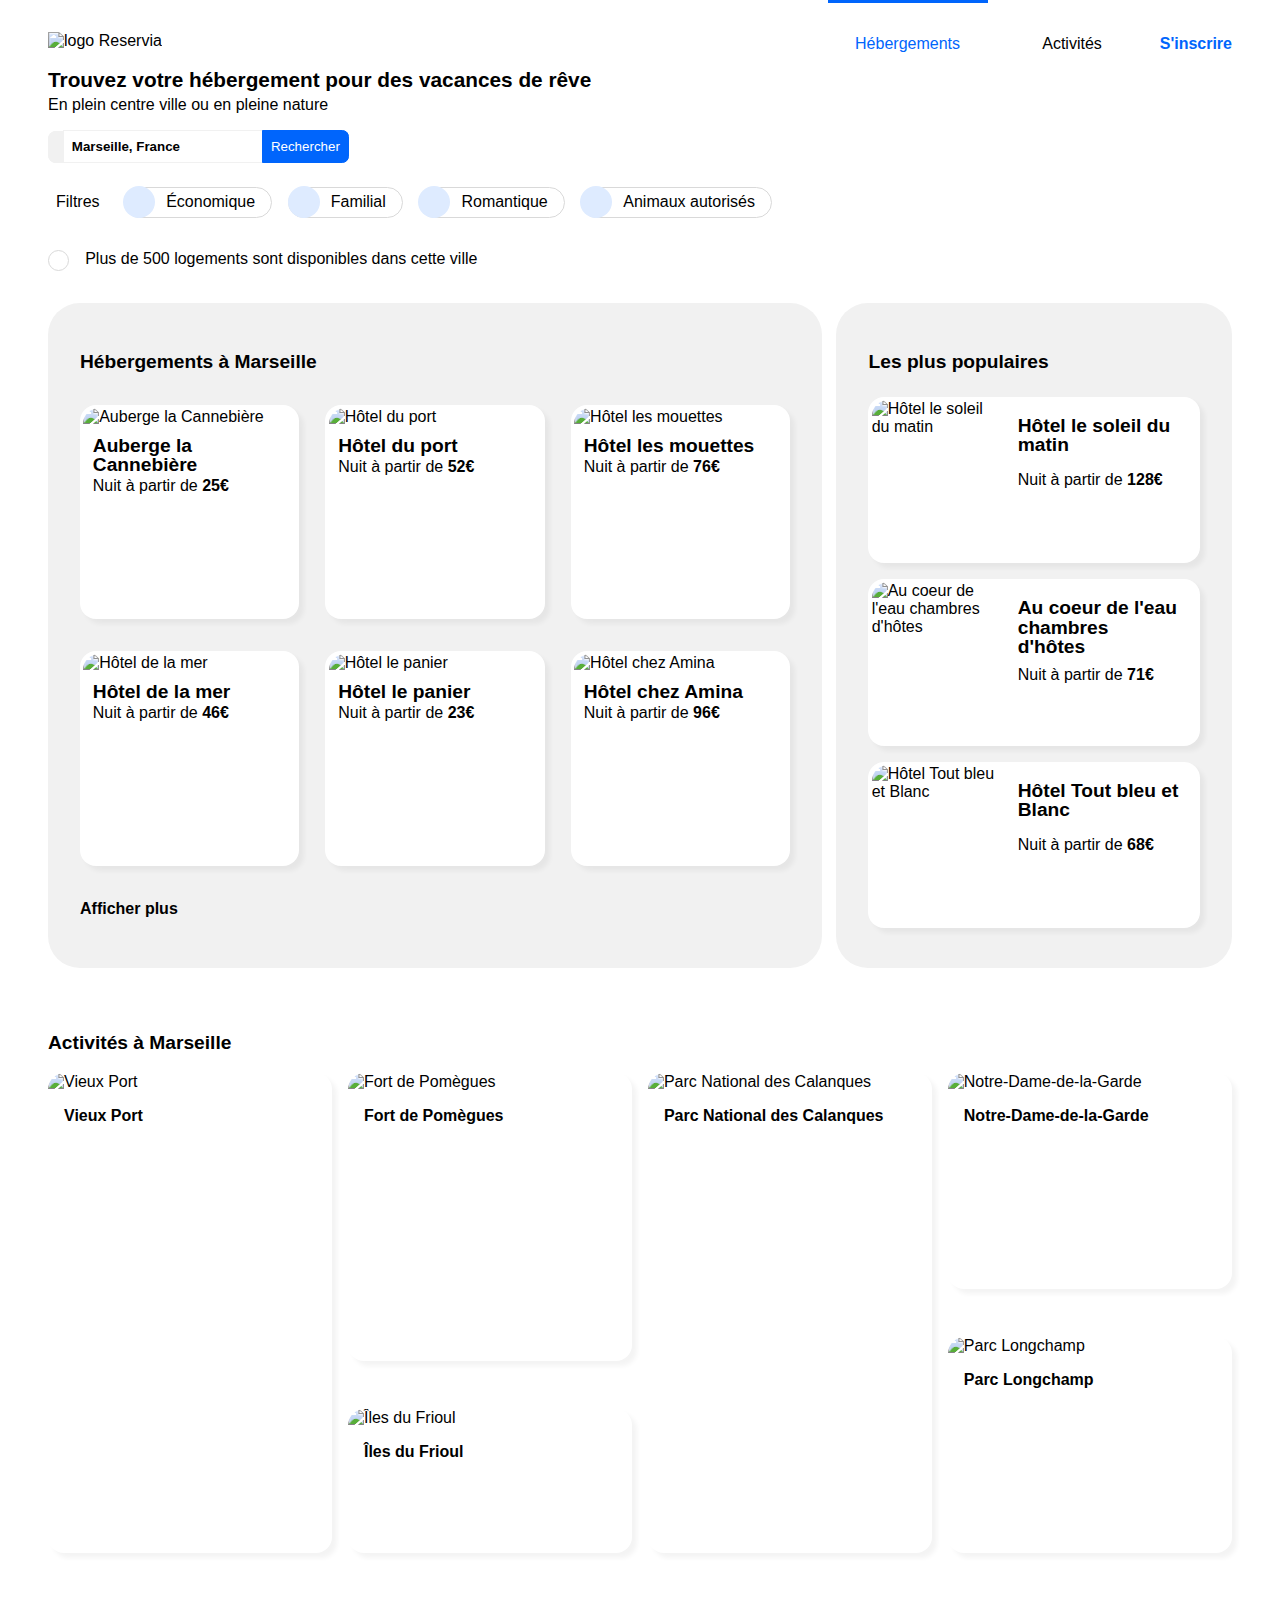
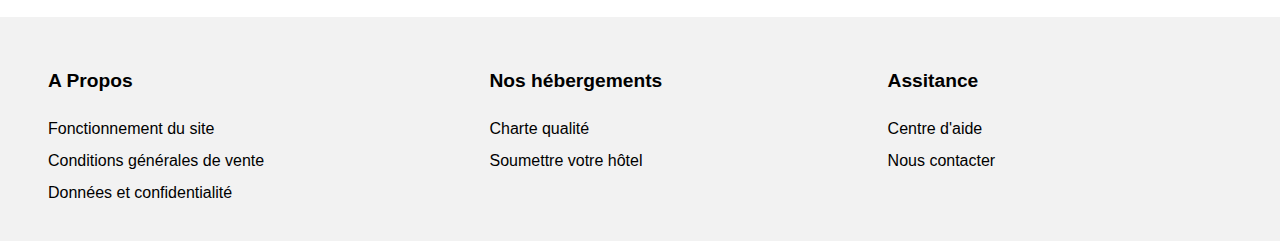
==== index.html @ ab017a7c "resiervia.html renommé en index.html" ====
<!DOCTYPE html>
<html lang="fr">
    <head>
        <meta charset="UTF-8" />
        <link rel="stylesheet" href="style.css" />
        <!--lien vers bdd font awesome (icônes)-->
        <link rel="stylesheet" href="https://use.fontawesome.com/releases/v5.15.3/css/all.css" integrity="sha384-SZXxX4whJ79/gErwcOYf+zWLeJdY/qpuqC4cAa9rOGUstPomtqpuNWT9wdPEn2fk" crossorigin="anonymous">
        <title>Reservia</title>
    </head>
    <body>
    <!--header-->
        <header>

        <!--haut de page, logo + menu-->
            <div id="haut_de_page">
            <!--logo-->
                <div class="logo2"><a href="Reservia.html"><img src="images/logo/Reservia@3x.png" alt="logo Reservia" class="logo"></a></div>
            <!--menu s'inscrire-->
                <div class="menu_inscription lien_bleu"><a href="#"><strong>S'inscrire</strong></a></div>
            </div>
            <!--menu-->
            <nav>
                <ul>
                    <li class="menu menu_actif lien_bleu"><a href="#">Hébergements</a></li>
                    <li class="menu menu_inactif"><a href="#">Activités</a></li>
                </ul>
            </nav>

            <!--slogan du site-->
            <div class="entête">
                <h1>Trouvez votre hébergement pour des vacances de rêve</h1>
                <p>En plein centre ville ou en pleine nature</p> 
            </div>


            <!--barre de recherche-->
            <form method="post" action="#">
                <label class="logo_localisation"><i class="fas fa-map-marker-alt"></i></label>
                <input class="localisation" type="search" name="ville" placeholder="Marseille, France" />
                <input class="rechercher" type="submit" value="Rechercher" />
            </form>

            <!--filtres-->
            <div class="filtres">
                <div class="filtre2">Filtres</div>
                <div class="filtre3">
                    <div class="filtre">
                        <div class="blue_background"><i class="fas fa-fw fa-money-bill-wave blue logo_filtre"></i></div>
                        Économique
                    </div>
                    <div class="filtre">
                        <div class="blue_background"><i class="fas fa-fw fa-child blue logo_filtre"></i></div>
                        Familial
                    </div>
                    <div class="filtre">
                        <div class="blue_background"><i class="fas fa-fw fa-heart blue logo_filtre"></i></div>
                        Romantique
                    </div>
                    <div class="filtre">
                        <div class="blue_background"><i class="fas fa-fw fa-dog blue logo_filtre"></i></div>
                        Animaux autorisés
                    </div>
                </div>
            </div>

            <!--infos-->
            <div class="info">
                <div class="circle"><i class="fas fa-info blue"></i></div>
                <div class="info_text">Plus de 500 logements sont disponibles dans cette ville</div>
            </div>
                
        </header>

        <main>  
                  
<!--body Les plus populaires-->

        <div class="equalizer">
            <aside class="body les_plus_populaires">

                <h2 class="logo_les_plus_populaires">Les plus populaires <i class="fas fa-chart-line"></i></h2>
                
                <div class="body2">
                <!--sous-body Hôtel le soleil du matin-->
                    <a class="sous_body2" href="#">
                        <img src="images/hebergements/4_small/emile-guillemot-Bj_rcSC5XfE-unsplash.jpg" alt="Hôtel le soleil du matin" class="img2">
                        <div class="text2">
                            <h4>Hôtel le soleil du matin</h4>
                            <div>Nuit à partir de <strong>128€</strong></div>
                            <br />
                            <div class="bottom"><i class="fas fa-star blue"></i><i class="fas fa-star blue"></i><i class="fas fa-star blue"></i><i class="fas fa-star blue"></i><i class="fas fa-star blue"></i></div>
                        </div>
                    </a>
                <!--sous-body Au coeur de l'eau chambres d'hôtes-->
                    <a class="sous_body2" href="#">
                        <img src="images/hebergements/3_medium/aw-creative-VGs8z60yT2c-unsplash.jpg" alt="Au coeur de l'eau chambres d'hôtes" class="img2">
                        <div class="text2">
                            <h4>Au coeur de l'eau chambres d'hôtes</h4>
                            <div>Nuit à partir de <strong>71€</strong></div>
                            <br />
                            <div class="bottom"><i class="fas fa-star blue"></i><i class="fas fa-star blue"></i><i class="fas fa-star blue"></i><i class="fas fa-star blue"></i><i class="fas fa-star grey"></i></div>
                        </div>
                    </a>
                <!--sous-body Hôtel Tout bleu et Blanc-->
                    <a class="sous_body2" href="#">
                        <img src="images/hebergements/3_medium/febrian-zakaria-sjvU0THccQA-unsplash.jpg" alt="Hôtel Tout bleu et Blanc" class="img2">
                        <div class="text2">
                            <h4>Hôtel Tout bleu et Blanc</h4>
                            <div>Nuit à partir de <strong>68€</strong></div>
                            <br />
                            <div class="bottom"><i class="fas fa-star blue"></i><i class="fas fa-star blue"></i><i class="fas fa-star blue"></i><i class="fas fa-star blue"></i><i class="fas fa-star grey"></i></div>
                        </div>
                    </a>
                </div>
            </aside>


<!--body hébergements-->


            <section class="body hebergements_a_marseille">


                <h2>Hébergements à Marseille</h2>
                
                <div class="body1">
                <!--sous-body Auberge la Cannebière-->
                    <a class="sous_body1" href="#">
                        <img src="images/hebergements/4_small/marcus-loke-WQJvWU_HZFo-unsplash.jpg" alt="Auberge la Cannebière" class="img1">
                        <div class="text1">
                            <h4>Auberge la Cannebière</h4>
                            Nuit à partir de <strong>25€</strong>
                            <br />
                            <i class="fas fa-star blue"></i><i class="fas fa-star blue"></i><i class="fas fa-star blue"></i><i class="fas fa-star blue"></i><i class="fas fa-star grey"></i>
                        </div>
                    </a>
                <!--sous-body Hôtel du port-->
                    <a class="sous_body1" href="#">
                        <img src="images/hebergements/4_small/fred-kleber-gTbaxaVLvsg-unsplash.jpg" alt="Hôtel du port" class="img1">
                        <div class="text1">
                            <h4>Hôtel du port</h4>
                            Nuit à partir de <strong>52€</strong>
                            <br />
                            <i class="fas fa-star blue"></i><i class="fas fa-star blue"></i><i class="fas fa-star blue"></i><i class="fas fa-star blue"></i><i class="fas fa-star blue"></i>
                        </div>
                    </a>
                <!--sous-body Hôtel les mouettes-->
                    <a class="sous_body1" href="#">
                        <img src="images/hebergements/4_small/reisetopia-B8WIgxA_PFU-unsplash.jpg" alt="Hôtel les mouettes" class="img1">
                        <div class="text1">
                            <h4>Hôtel les mouettes</h4>
                            Nuit à partir de <strong>76€</strong>
                            <br />
                            <i class="fas fa-star blue"></i><i class="fas fa-star blue"></i><i class="fas fa-star blue"></i><i class="fas fa-star blue"></i><i class="fas fa-star grey"></i>
                        </div>
                    </a>
                <!--sous-body Hôtel de la mer-->
                    <a class="sous_body1" href="#">
                        <img src="images/hebergements/4_small/annie-spratt-Eg1qcIitAuA-unsplash.jpg" alt="Hôtel de la mer" class="img1">
                        <div class="text1">
                            <h4>Hôtel de la mer</h4>
                            Nuit à partir de <strong>46€</strong>
                            <br />
                            <i class="fas fa-star blue"></i><i class="fas fa-star blue"></i><i class="fas fa-star blue"></i><i class="fas fa-star grey"></i><i class="fas fa-star grey"></i>
                        </div>
                    </a>
                <!--sous-body Hôtel le panier-->
                    <a class="sous_body1" href="#">
                        <img src="images/hebergements/4_small/nicate-lee-kT-ZyaiwBe0-unsplash.jpg" alt="Hôtel le panier" class="img1">
                        <div class="text1">
                            <h4>Hôtel le panier</h4>
                            Nuit à partir de <strong>23€</strong>
                            <br />
                            <i class="fas fa-star blue"></i><i class="fas fa-star blue"></i><i class="fas fa-star blue"></i><i class="fas fa-star blue"></i><i class="fas fa-star grey"></i>
                        </div>
                    </a>
                <!--sous-body Hôtel chez Amina-->
                    <a class="sous_body1" href="#">
                        <img src="images/hebergements/4_small/febrian-zakaria-M6S1WvfW68A-unsplash.jpg" alt="Hôtel chez Amina" class="img1">
                        <div class="text1">
                            <h4>Hôtel chez Amina</h4>
                            Nuit à partir de <strong>96€</strong>
                            <br />
                            <i class="fas fa-star blue"></i><i class="fas fa-star blue"></i><i class="fas fa-star blue"></i><i class="fas fa-star blue"></i><i class="fas fa-star blue"></i>
                        </div>
                    </a>
                </div>
                <!--bouton afficher plus-->
                    <br />
                    <div class="afficher_plus"><strong><a href="#">Afficher plus</a></strong></div>
                </section>
            </div>

<!-- body Activités à Marseille-->

            <section class="activites_a_marseille">
                <h3>Activités à Marseille</h3>
                <div class="body3">
                <!--sous-body Vieux Port-->
                
                    <a class="sous_body3 format_portrait" href="#">
                        <img src="images/activites/4_small/reno-laithienne-QUgJhdY5Fyk-unsplash.jpg" alt="Vieux Port" class="img3">
                        <div class="text3"><strong>Vieux Port</strong></div>
                    </a>
                <!--sous-body Fort de Pomègues-->
                    <a class="sous_body3 format_deux_tiers" href="#">
                        <img src="images/activites/4_small/paul-hermann-QFTrLdQIRhI-unsplash.jpg" alt="Fort de Pomègues" class="img3">
                        <div class="text3"><strong>Fort de Pomègues</strong></div>
                    </a>
                <!--sous-body Îles du Frioul-->
                    <a class="sous_body3 format_tiers" href="#">
                        <img src="images/activites/4_small/kevin-hikari-rV_Qd1l-VXg-unsplash.jpg" alt="Îles du Frioul" class="img3">
                        <div class="text3"><strong>Îles du Frioul</strong></div>
                    </a>
                <!--sous-body Parc National des Calanques-->
                    <a class="sous_body3 format_portrait" href="#">
                        <img src="images/activites/3_medium/kilyan-sockalingum-NR8-cBCN3aI-unsplash.jpg" alt="Parc National des Calanques" class="img3">
                        <div class="text3"><strong>Parc National des Calanques</strong></div>
                    </a>
                <!--sous-body Notre-Dame-de-la-Garde-->
                    <a class="sous_body3 format_demi" href="#">
                        <img src="images/activites/4_small/florian-wehde-xW9e8gdotxI-unsplash.jpg" alt="Notre-Dame-de-la-Garde" class="img3">
                        <div class="text3"><strong>Notre-Dame-de-la-Garde</strong></div>
                    </a>
                <!--sous-body Parc Longchamp-->
                    <a class="sous_body3 format_demi" href="#">
                        <img src="images/activites/4_small/lena-paulin-wH2-EJoDcV0-unsplash.jpg" alt="Parc Longchamp" class="img3">
                        <div class="text3"><strong>Parc Longchamp</strong></div>
                    </a>
                </div> 
            </section>

        </main>

<!--footer-->        
        <footer>
    <!--footer A propos-->
            <div class="footer2">
            <div class="colone">
                <h2>A Propos</h2>
                <div class="text_footer">
                    <ul>
                        <li><a href="#">Fonctionnement du site</a></li>
                        <li><a href="#">Conditions générales de vente</a></li>
                        <li><a href="#">Données et confidentialité</a></li>
                    </ul>
                </div>
            </div>
    <!--footer Nos hébergements-->
            <div class="colone">
                <h2>Nos hébergements</h2>
                <div class="text_footer">
                    <ul>
                        <li><a href="#">Charte qualité</a></li>
                        <li><a href="#">Soumettre votre hôtel</a></li>
                    </ul>
                </div>
            </div>
    <!--footer Assitance-->
            <div class="colone">
                <h2>Assitance</h2>
                <div class="text_footer">
                    <ul>
                        <li><a href="#">Centre d'aide</a></li>
                        <li><a href="#">Nous contacter</a></li>
                    </ul>
                </div>
            </div>
            </div>
        </footer>
    </body>
</html>
---- style.css ----
/*-------------------- body, police et liens --------------------*/

/*body*/

@media only screen and (min-device-width: 501px)
{
    body
    {
        margin: 0px;
        font-family: Arial, Helvetica, sans-serif;
    }

    header, main
    {
        padding-left: 3em;
        padding-right: 3em;
        margin-bottom: 2em;
    }
}

@media only screen and (max-device-width: 500px)
{

    body
    {
        margin: 0px;
    }

    main,
    {
        padding-left: 0em;
        padding-right: 0em;
    }

    #haut_de_page, .entête, form, .filtres, .info, .hebergements_a_marseille, .activites_a_marseille
    {
        margin-left: 3em;
        margin-right: 3em;
        margin-bottom: 2em;
    }

    .body1
    {
        padding: 0em;
    }

    .les_plus_populaires
    {
        padding-left: 0em;
        padding-right: 0em;
        margin-bottom: 2em;    
    }
}

/*titres*/

h1
{
    font-size: 1.3em;
    line-height: 0em;
}

h2, h3
{
    font-size: 1.2em;
}

@media only screen and (max-device-width: 500px)
{
    h1
    {
        font-size: 4em;
        line-height: 1em;
    }

    p
    {
        font-size: 2em;
        line-height: 1em;
    }

    h2, h3
    {
        font-size: 4em;
        padding-bottom: 0.5em;
    }
}

h4
{
    font-size: 1.2em;
    line-height: 1em;
    margin: 0em;
}

/*lien hypertextes*/

a:link 
{ 
    text-decoration: none;
    color: black;
}

    a:visited 
    {
        color: black;
    }

    a:hover 
    {
        color: #0065fc;
    }

    a:active 
    {
        color: #0065fc;
    }

.lien_bleu a
{
    color: #0065fc;
}

/*réglages des logos font-awesome*/

.blue
{
    color: #0065fc;
}

.grey
{
    color: #d9d9d9;
}

/*-------------------- header --------------------*/

/*logo Reservia*/

#haut_de_page
{
    display: flex;
}

.logo
{
    width: 6em;
    min-width: 100px;
    padding-top: 2em;
    padding-bottom: 1em;
}

.logo2
{
    flex-grow: 22;
}

@media only screen and (max-device-width: 500px)
{
    #haut_de_page
    {
        display: flex;
    }

    .logo
    {
        font-size: 2.5em;
        padding-top: 1em;
        flex-grow: none;
    }
}

/*menu*/

@media only screen and (min-device-width: 501px)
{
    ul 
    {
        padding: 0;
        margin: 0;
        list-style-type: none;
    }

    nav
    {
        position: absolute;
        top: 0%;
        right: 10%;
        /*flex-grow: 1;*/
    }

        .menu_inscription
        {
            padding-top: 2.2em;
            color: #0065fc;
            float: inline-end;
            /*flex-grow: 1;*/
        }

        .menu
        {
            width: 10em;
            padding-top: 2em;
            text-align: center;
            display: inline-block;
            /*flex-grow: 20;*/
        }

            .menu_actif
            {
                border-top: 0.2em solid #0065fc;
                border-spacing: 2em;
            }

            ::placeholder
            {
                opacity: 1;
                font-weight: bolder;
                color: black;
            }
}

@media only screen and (max-device-width: 500px)
{
    ul 
    {
        padding: 0;
        margin: 0;
        list-style-type: none;
    }
    
    nav
    {
        float: inline-end;
        /*flex-grow: 1;*/
    }
            
        .menu_inscription
        {
            font-size: 2.5em;
            padding-top: 2.2em;
            color: #0065fc;
            float: inline-end;
            /*flex-grow: 1;*/
        }
            
        .menu
        {
            float: left;
            width: 50%;
            padding-top: 0em;
            padding-bottom: 1em;
            margin-bottom: 2em;
            font-size: 2.5em;
            text-align: center;
            /*flex-grow: 20;*/
        }

            .menu_actif
            {
                border-top: none;
                border-bottom: 0.2em solid #0065fc;
                border-spacing: 2em;
            }

            .menu_inactif
            {
                border-top: none;
                border-bottom: 0.2em solid #f1f1f1;
                border-spacing: 2em;           
            }
}

/*barre de recherche*/

.logo_localisation
{
    background-color: #f1f1f1;
    border: 0.1em solid #f1f1f1;
    padding-top: 0.325em;
    padding-bottom: 0.49em;
    padding-left: 0.6em;
    padding-right: 0.6em;
    border-bottom-left-radius: 0.5em;
    border-top-left-radius: 0.5em;
    margin-right: -0.4em;
    width: 2em;
}

.localisation
{
padding: 0.6em;
border: 0.1em solid #f1f1f1;
margin-right: -0.4em;
width: 15em;
}

.rechercher
{
color: white;
background-color: #0065fc;
border: 0.1em solid #0065fc;
padding: 0.6em;
border-top-right-radius: 0.5em;
border-bottom-right-radius: 0.5em;
}

    .rechercher:hover
    {
        color: white;
        background-color: #004ec2;
        border: 0.1em solid #004ec2;
        padding: 0.6em;
        border-top-right-radius: 0.5em;
        border-bottom-right-radius: 0.5em;
    }

@media only screen and (max-device-width: 500px)
{
    .logo_localisation
    {
        margin-top: 1.5em;
        padding-top: 0.6em;
        padding-bottom: 0.6em;
        padding-left: 1.2em;
        padding-right: 1.2em;
        font-size: 2em;
    }
    
    .localisation
    {
        margin-top: 1.5em;
        font-size: 2em;
    }
    
    .rechercher
    {
        margin-top: 1.5em;
        font-size: 2em;
    }
}

/*filtres*/

.filtres
{
    display: flex;
    align-items: center;
    margin-top: 1em;
}

    .filtre3
    {
        display: flex;
        flex-flow: wrap;
    }

    .filtre2
    {
        margin: 0.5em;
        padding-right: 0.5em;
        display: flex;
        align-items: center;
    }

    .filtre
    {
        margin: 0.5em;
        padding-right: 1em;
        border: 0.1em solid #d9d9d9;
        border-radius: 2em;
        display: flex;
        align-items: center;
    }

        .blue_background
        {
            background-color: #deebff;
            height: 2em;
            width: 2em;
            margin-right: 0.7em;
            border-radius: 2em;
            align-items: center;
            margin: -0.1em;
            margin-right: 0.7em;
        }

            .fa-money-bill-wave
            {
                padding-top: 0.5em;
                padding-left: 0.3em;
            }

            .fa-child
            {
                padding-top: 0.5em;
                padding-left: 0.3em;
            }

            .fa-heart
            {
                padding-top: 0.5em;
                padding-left: 0.4em;
            }

            .fa-dog
            {
                padding-top: 0.4em;
                padding-left: 0.3em;
            }

@media only screen and (max-device-width: 500px)
{
    .filtres
    {
        display: flex;
        flex-direction: column;
        margin-top: 1em;
    }
    
        .filtre3
        {
            display: flex;
            flex-flow: wrap;
        }

        .filtre2
        {
            font-size: 2.5em;
            font-weight: bold;
            margin: 0.5em;
            padding-right: 0.5em;
            display: flex;
            align-self: flex-start;
        }
    
        .filtre
        {
            height: auto;
            width: auto;
            font-size: 2.5em;
            margin: 0.5em;
            padding-right: 1em;
            border: 0.1em solid #d9d9d9;
            border-radius: 2em;
            display: flex;
            align-items: center;
        }
}

/* information */

.info
{
    display: flex;
    margin-top: 1.5em;
}

    .circle
    {
        border: 0.02em solid #d9d9d9;
        border-radius: 50%;
        height: 1.2em;
        width: 1.2em;
        text-align: center;
        float: left;
        vertical-align: center;
        margin-right: 1em;
    }

    .info_text
    {

    }

@media only screen and (max-device-width: 500px)
{
    .info
    {

    }
   
        .circle
        {
            border: 0.1em solid #d9d9d9;
            height: 3em;
            width: 3.5em;
            border-radius: 50%;
            text-align: center;
            line-height: 2.6em;
            float: none;
        }
            
            .fa-info
            {
                font-size: 2em;
                line-height: 5em;
            

                /* pour device-width=500px */
                /*
                position: absolute;
                bottom: 32.3em;
                left: 4.2em;
                */
            }

        .info_text
        {
            font-size: 2.5em;
        }
}

/*-------------------- main --------------------*/

@media only screen and (min-device-width: 501px)
{
    .body
    {
        background-color: #f1f1f1;
        display: inline-block;
        padding: 1em; /*bordure intérieure*/
        border-radius: 2em; /*arondissement des coins*/
        vertical-align: top;
    }
}

@media only screen and (max-device-width: 500px)
{
    .body
    {
        padding: 0em;
    }
}

@media only screen and (min-device-width: 1201px)
{
    .equalizer
    {
        display: flex;
        justify-content: space-between;
        flex-direction: row-reverse;
    }

    .hebergements_a_marseille
    {
        width: auto;
        max-width: 60%;
        height: auto;
        padding: 2em;
        display: flex;
        flex-direction: column;
    }

        .body1
        {
            display: flex;
            flex-flow: wrap;
            justify-content: space-between;
        }

            .sous_body1
            {
                margin-top: 1em;
                margin-bottom: 1em;
                padding: 0.2em; /*bordure intérieure*/
                border-radius: 1em;
                box-shadow: 5px 5px 5px rgba(0, 0, 0, 0.048);
                background-color: white;
                width: 30%;
                height: 13em;
        
                display: flex;
                flex-direction: column;
            }

                .img1
                {
                    max-width: 100%;
                    overflow: clip;
                    object-fit: cover; /*rogne l'image*/
                    border-top-left-radius: 1em;
                    border-top-right-radius: 1em;
                }

                .text1
                {
                    padding: 0.6em;
                    line-height: 1.5em;
                }
}

@media only screen and (max-device-width: 1200px)
{
    .equalizer
    {
        display: flex;
        justify-content: space-between;
        flex-direction: column;
    }

    .hebergements_a_marseille
    {
        margin-top: 2em;
        height: auto;
        display: flex;
        flex-direction: column;
    }

        .body1
        {
            display: flex;
            flex-flow: wrap;
            justify-content: space-between;
        }

            .sous_body1
            {
                margin-top: 1em;
                margin-bottom: 1em;
                padding: 0.2em; /*bordure intérieure*/
                border-radius: 1em;
                box-shadow: 5px 5px 5px rgba(0, 0, 0, 0.048);
                background-color: white;
                width: 30%;
                height: 13em;
        
                display: flex;
                flex-direction: column;
            }

                .img1
                {
                    max-width: 100%;
                    overflow: clip;
                    object-fit: cover; /*rogne l'image*/
                    border-top-left-radius: 1em;
                    border-top-right-radius: 1em;
                }

                .text1
                {
                    padding: 0.6em;
                    line-height: 1.5em;
                } 
}

@media only screen and (max-device-width: 500px)
{
    .hebergements_a_marseille
    {
        height: auto;
        background-color: white;
        padding-top: 1.5em;
        padding-bottom: 4em;
    }

        .sous_body1
        {
            margin-top: 1.5em;
            margin-bottom: 1.5em;
            padding: 0.2em; /*bordure intérieure*/
            border-radius: 1em;
            box-shadow: 5px 5px 5px rgba(0, 0, 0, 0.048);
            background-color: white;
            width: 100%;
            height: 30em;

            display: flex;
            flex-direction: column;
        }

            .img1
            {
                max-width: 100%;
                overflow: clip;
                object-fit: cover; /*rogne l'image*/
                border-top-left-radius: 1em;
                border-top-right-radius: 1em;
            }

            .text1
            {
                padding: 0.6em;
                line-height: 1.5em;
                font-size: 2.5em;
            }
        .afficher_plus
        {
            font-size: 2em;
        }
}

    .les_plus_populaires
    {
        background-color: #f1f1f1;
    }

    @media only screen and (min-device-width: 1201px)
    {
        .les_plus_populaires
        {
            width: 28%;
            height: auto;
            padding: 2em;
        }
    }

    @media only screen and (max-device-width: 500px)
    {
        .les_plus_populaires
        {
            width: auto;
            padding-left: 3em;
            padding-right: 3em;
            padding-top: 1.5em;
            padding-bottom: 4em;
        }
    }

        .logo_les_plus_populaires
        {
            display: flex;
            justify-content: space-between;
        }

        .body2
        {
            display: flex;
            flex-direction: column;
            align-content: space-between;
        }

        @media only screen and (min-device-width: 501px) and (max-device-width: 1200px)
        {
            .body2
            {
                display: flex;
                flex-direction: row;
                justify-content: space-between;
            }            
        }

            @media only screen and (min-device-width: 1201px)
            {
                .sous_body2
                {
                    margin-top: 0.5em;
                    margin-bottom: 0.5em;
                    padding: 0.2em; /*bordure intérieure*/
                    border-radius: 1em;
                    box-shadow: 5px 5px 5px rgba(0, 0, 0, 0.048);
                    background-color: white;
                    width: inherit;
                    height: 10em;

                    display: flex;
                    flex-flow: row;             
                }
            }

            @media only screen and (min-device-width: 501px) and (max-device-width: 1200px)
            {
                .sous_body2
                {
                    margin-top: 0.5em;
                    margin-bottom: 0.5em;
                    padding: 0.2em; /*bordure intérieure*/
                    border-radius: 1em;
                    box-shadow: 5px 5px 5px rgba(0, 0, 0, 0.048);
                    background-color: white;
                    max-width: 30%;
                    height: 10em;

                    display: flex;
                    flex-flow: row;   
                }

            }

            @media only screen and (max-device-width: 500px)
            {
                .sous_body2
                {
                    margin-top: 0.5em;
                    margin-bottom: 0.5em;
                    padding: 0.2em; /*bordure intérieure*/
                    border-radius: 1em;
                    box-shadow: 5px 5px 5px rgba(0, 0, 0, 0.048);
                    background-color: white;
                    width: inherit;
                    height: 20em;

                    display: flex;
                    flex-flow: row;
                }
            }

                .img2
                {
                    max-width: 40%;
                    overflow: clip;
                    object-fit: cover; /*rogne l'image*/
                    border-top-left-radius: 1em;
                    border-bottom-left-radius: 1em;
                }

                    @media only screen and (min-device-width: 501px) and (max-device-width: 1200px)
                    {
                        .img2
                        {
                            max-width: 30%;
                            min-width: 30%;
                            overflow: clip;
                            object-fit: cover; /*rogne l'image*/
                            border-top-left-radius: 1em;
                            border-bottom-left-radius: 1em;                         
                        }
                    }

                .text2
                {
                    padding: 1em;
                    line-height: 1.5em;
                    display: flex; 
                    flex-direction: column;
                    justify-content: space-between;              
                }

                @media only screen and (max-device-width: 500px)
                {
                    .text2
                    {
                        font-size: 2.5em;
                    }
                }

    .activites_a_marseille
    {
        margin-top: 4em;
        margin-bottom: 2em;
    }

    
    @media only screen and (min-device-width: 501px)
    {
        .body3
        {
            height: 30em;
            display: flex;
            flex-flow: column wrap;
            justify-content: space-between;
            align-content: space-between;
        }

    }

    @media only screen and (min-device-width: 501px)
    {
        .sous_body3
            {
                border-radius: 1em;
                box-shadow: 5px 5px 5px rgba(0, 0, 0, 0.048);
                background-color: white;
                width: 24%;

                overflow: clip;
                object-fit: cover; /*rogne l'image*/

                display: flex;
                flex-flow: column;
            }

    }

    @media only screen and (max-device-width: 500px)
    {
            .sous_body3
            {
                border-radius: 1em;
                box-shadow: 5px 5px 5px rgba(0, 0, 0, 0.048);
                background-color: white;
                width: 100%;

                overflow: clip;
                object-fit: cover; /*rogne l'image*/

                display: flex;
                flex-flow: column;
            }
    }

        @media only screen and (min-device-width: 501px)
        {
            .format_portrait
            {
                height: 100%;
            }

            .format_deux_tiers
            {
                height: 60%;
            }

            .format_demi
            {
                height: 45%;
            }

            .format_tiers
            {
                height: 30%;
            }            
        }

        @media only screen and (max-device-width: 500px)
        {
            .format_portrait, .format_deux_tiers, .format_demi, .format_tiers
            {
                height: 30em;
                margin-bottom: 3em;
            }
        }

                .img3
                {
                    min-width: 100%;
                    overflow: clip;
                    object-fit: cover; /*rogne l'image*/
                    align-self: center;
                    border-top-left-radius: 1em;
                    border-top-right-radius: 1em;                   
                }

                @media only screen and (max-device-width: 500px)
                {
                    .text3
                    {
                        font-size: 2.5em;
                    }
                }

                    .text3
                    {
                        margin: 1em; 
                    }


/*-------------------- footer --------------------*/

footer
{
    background-color: #f2f2f2;
    margin-top: 4em;
    padding-left: 3em;
    padding-right: 3em;
}

    @media only screen and (min-device-width: 501px)
    {
        .footer2
        {
            display: flex;
            flex-direction: row;
            justify-content: space-between;
            align-content: left;
            max-width: 80%;
        } 
    }
    
        .colone
        {
            line-height: 2em; /*taille des espaces interlignes*/
            width: auto;
            padding-top: 2em;
            padding-bottom: 2em;
        }

        @media only screen and (max-device-width: 500px)
        {
            .text_footer
            {
                font-size: 2em;
                line-height: 2em;
            }
        }
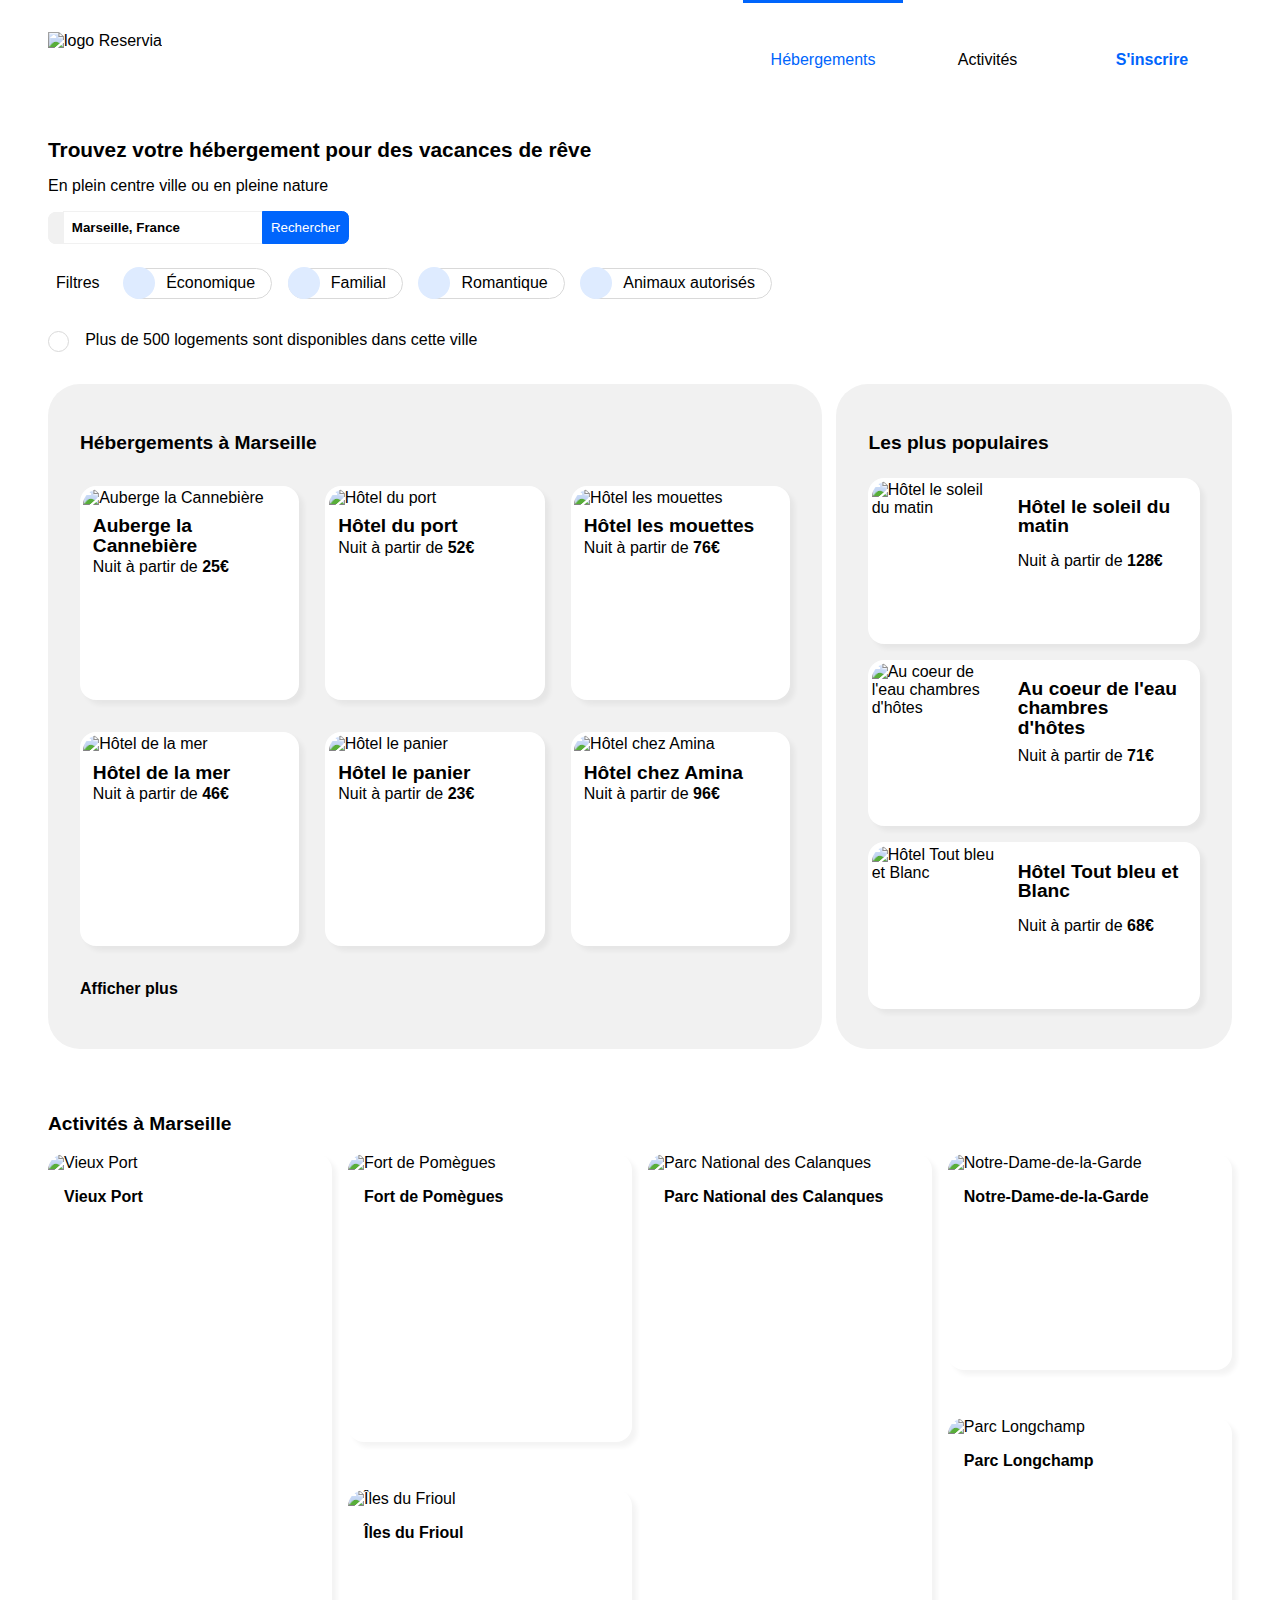
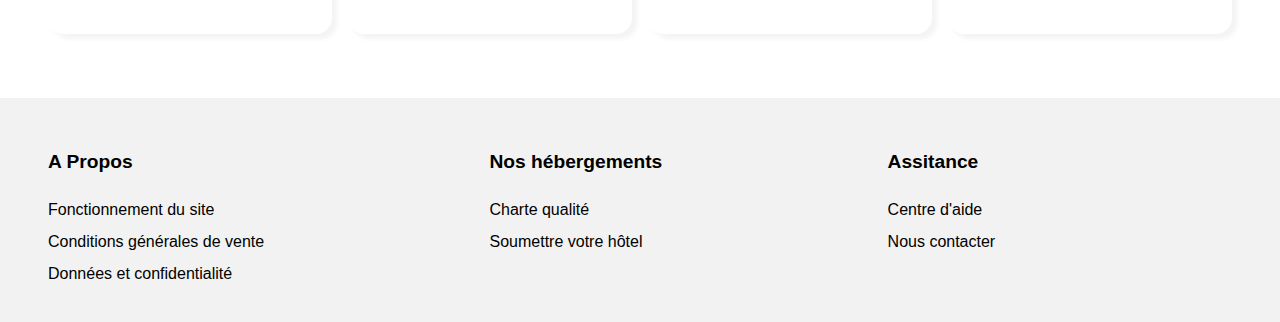
==== commit c3e16fa4: "Modification synthaxe media queries" ====
--- a/index.html
+++ b/index.html
@@ -2,6 +2,7 @@
 <html lang="fr">
     <head>
         <meta charset="UTF-8" />
+        <meta name="viewport" content="width=device-width">
         <link rel="stylesheet" href="style.css" />
         <!--lien vers bdd font awesome (icônes)-->
         <link rel="stylesheet" href="https://use.fontawesome.com/releases/v5.15.3/css/all.css" integrity="sha384-SZXxX4whJ79/gErwcOYf+zWLeJdY/qpuqC4cAa9rOGUstPomtqpuNWT9wdPEn2fk" crossorigin="anonymous">
@@ -16,15 +17,25 @@
             <!--logo-->
                 <div class="logo2"><a href="Reservia.html"><img src="images/logo/Reservia@3x.png" alt="logo Reservia" class="logo"></a></div>
             <!--menu s'inscrire-->
-                <div class="menu_inscription lien_bleu"><a href="#"><strong>S'inscrire</strong></a></div>
-            </div>
-            <!--menu-->
+                <nav>
+                    <ul>
+                        <li class="menu menu_actif lien_bleu"><a href="#">Hébergements</a></li>
+                        <li class="menu menu_inactif"><a href="#">Activités</a></li>
+                        <li class="menu menu_inscription lien_bleu"><a href="#"><strong>S'inscrire</strong></a></li>
+                    </ul>
+                </nav>
+            </div>
+                <div class="menu_inscription2 lieu_bleu"><a href="#"><strong>S'inscrire</strong></a></div>
+
+            <!--menu affichage smartphone-->
             <nav>
                 <ul>
-                    <li class="menu menu_actif lien_bleu"><a href="#">Hébergements</a></li>
-                    <li class="menu menu_inactif"><a href="#">Activités</a></li>
+                    <li class="menu2 menu_actif lien_bleu"><a href="#">Hébergements</a></li>
+                    <li class="menu2 menu_inactif"><a href="#">Activités</a></li>
                 </ul>
             </nav>
+
+
 
             <!--slogan du site-->
             <div class="entête">
@@ -38,6 +49,9 @@
                 <label class="logo_localisation"><i class="fas fa-map-marker-alt"></i></label>
                 <input class="localisation" type="search" name="ville" placeholder="Marseille, France" />
                 <input class="rechercher" type="submit" value="Rechercher" />
+                <button class="logo_rechercher" type="submit">
+                    <i class="fas fa-search"></i>
+                </button>
             </form>
 
             <!--filtres-->
@@ -197,34 +211,33 @@
                 <h3>Activités à Marseille</h3>
                 <div class="body3">
                 <!--sous-body Vieux Port-->
-                
                     <a class="sous_body3 format_portrait" href="#">
-                        <img src="images/activites/4_small/reno-laithienne-QUgJhdY5Fyk-unsplash.jpg" alt="Vieux Port" class="img3">
+                        <img src="images/activites/4_small/reno-laithienne-QUgJhdY5Fyk-unsplash.jpg" alt="Vieux Port" class="img3 img3_portrait">
                         <div class="text3"><strong>Vieux Port</strong></div>
                     </a>
                 <!--sous-body Fort de Pomègues-->
                     <a class="sous_body3 format_deux_tiers" href="#">
-                        <img src="images/activites/4_small/paul-hermann-QFTrLdQIRhI-unsplash.jpg" alt="Fort de Pomègues" class="img3">
+                        <img src="images/activites/4_small/paul-hermann-QFTrLdQIRhI-unsplash.jpg" alt="Fort de Pomègues" class="img3 img3_deux_tiers">
                         <div class="text3"><strong>Fort de Pomègues</strong></div>
                     </a>
                 <!--sous-body Îles du Frioul-->
                     <a class="sous_body3 format_tiers" href="#">
-                        <img src="images/activites/4_small/kevin-hikari-rV_Qd1l-VXg-unsplash.jpg" alt="Îles du Frioul" class="img3">
+                        <img src="images/activites/4_small/kevin-hikari-rV_Qd1l-VXg-unsplash.jpg" alt="Îles du Frioul" class="img3 imag3_tiers">
                         <div class="text3"><strong>Îles du Frioul</strong></div>
                     </a>
                 <!--sous-body Parc National des Calanques-->
                     <a class="sous_body3 format_portrait" href="#">
-                        <img src="images/activites/3_medium/kilyan-sockalingum-NR8-cBCN3aI-unsplash.jpg" alt="Parc National des Calanques" class="img3">
+                        <img src="images/activites/3_medium/kilyan-sockalingum-NR8-cBCN3aI-unsplash.jpg" alt="Parc National des Calanques" class="img3 img3_portrait">
                         <div class="text3"><strong>Parc National des Calanques</strong></div>
                     </a>
                 <!--sous-body Notre-Dame-de-la-Garde-->
                     <a class="sous_body3 format_demi" href="#">
-                        <img src="images/activites/4_small/florian-wehde-xW9e8gdotxI-unsplash.jpg" alt="Notre-Dame-de-la-Garde" class="img3">
+                        <img src="images/activites/4_small/florian-wehde-xW9e8gdotxI-unsplash.jpg" alt="Notre-Dame-de-la-Garde" class="img3 img3_demi">
                         <div class="text3"><strong>Notre-Dame-de-la-Garde</strong></div>
                     </a>
                 <!--sous-body Parc Longchamp-->
                     <a class="sous_body3 format_demi" href="#">
-                        <img src="images/activites/4_small/lena-paulin-wH2-EJoDcV0-unsplash.jpg" alt="Parc Longchamp" class="img3">
+                        <img src="images/activites/4_small/lena-paulin-wH2-EJoDcV0-unsplash.jpg" alt="Parc Longchamp" class="img3 img3_demi">
                         <div class="text3"><strong>Parc Longchamp</strong></div>
                     </a>
                 </div> 
@@ -269,4 +282,4 @@
             </div>
         </footer>
     </body>
-</html>+</html>
--- a/style.css
+++ b/style.css
@@ -2,7 +2,7 @@
 
 /*body*/
 
-@media only screen and (min-device-width: 501px)
+@media (min-width: 501px)
 {
     body
     {
@@ -18,12 +18,13 @@
     }
 }
 
-@media only screen and (max-device-width: 500px)
+@media (max-width: 500px)
 {
 
     body
     {
         margin: 0px;
+        font-family: Arial, Helvetica, sans-serif;
     }
 
     main,
@@ -57,7 +58,7 @@
 h1
 {
     font-size: 1.3em;
-    line-height: 0em;
+    line-height: 1em;
 }
 
 h2, h3
@@ -65,7 +66,7 @@
     font-size: 1.2em;
 }
 
-@media only screen and (max-device-width: 500px)
+@media (max-width: 500px)
 {
     h1
     {
@@ -121,6 +122,11 @@
     color: #0065fc;
 }
 
+.menu_inscription2 a
+{
+    color: #0065fc;
+}
+
 /*réglages des logos font-awesome*/
 
 .blue
@@ -140,6 +146,7 @@
 #haut_de_page
 {
     display: flex;
+    justify-content: space-between;
 }
 
 .logo
@@ -150,12 +157,7 @@
     padding-bottom: 1em;
 }
 
-.logo2
-{
-    flex-grow: 22;
-}
-
-@media only screen and (max-device-width: 500px)
+@media (max-width: 500px)
 {
     #haut_de_page
     {
@@ -166,13 +168,12 @@
     {
         font-size: 2.5em;
         padding-top: 1em;
-        flex-grow: none;
     }
 }
 
 /*menu*/
 
-@media only screen and (min-device-width: 501px)
+@media (min-width: 501px)
 {
     ul 
     {
@@ -181,31 +182,32 @@
         list-style-type: none;
     }
 
-    nav
-    {
-        position: absolute;
-        top: 0%;
-        right: 10%;
-        /*flex-grow: 1;*/
-    }
-
         .menu_inscription
         {
             padding-top: 2.2em;
             color: #0065fc;
-            float: inline-end;
             /*flex-grow: 1;*/
         }
 
+        .menu_inscription2
+        {
+            visibility: hidden;
+        }
+
         .menu
         {
             width: 10em;
-            padding-top: 2em;
+            padding-top: 3em;
             text-align: center;
             display: inline-block;
             /*flex-grow: 20;*/
         }
 
+        .menu2
+        {
+            visibility: hidden;
+        }
+
             .menu_actif
             {
                 border-top: 0.2em solid #0065fc;
@@ -220,7 +222,7 @@
             }
 }
 
-@media only screen and (max-device-width: 500px)
+@media (max-width: 500px)
 {
     ul 
     {
@@ -228,23 +230,30 @@
         margin: 0;
         list-style-type: none;
     }
-    
-    nav
-    {
-        float: inline-end;
-        /*flex-grow: 1;*/
-    }
             
         .menu_inscription
         {
+            visibility: hidden;
+        }
+
+        .menu_inscription2
+        {
+            position: absolute;
+            top: 0%;
+            right: 10%;
             font-size: 2.5em;
             padding-top: 2.2em;
             color: #0065fc;
             float: inline-end;
             /*flex-grow: 1;*/
         }
+
+        .menu
+        {
+            visibility: hidden;
+        }
             
-        .menu
+        .menu2
         {
             float: left;
             width: 50%;
@@ -289,20 +298,20 @@
 
 .localisation
 {
-padding: 0.6em;
-border: 0.1em solid #f1f1f1;
-margin-right: -0.4em;
-width: 15em;
+    padding: 0.6em;
+    border: 0.1em solid #f1f1f1;
+    margin-right: -0.4em;
+    width: 15em;
 }
 
 .rechercher
 {
-color: white;
-background-color: #0065fc;
-border: 0.1em solid #0065fc;
-padding: 0.6em;
-border-top-right-radius: 0.5em;
-border-bottom-right-radius: 0.5em;
+    color: white;
+    background-color: #0065fc;
+    border: 0.1em solid #0065fc;
+    padding: 0.6em;
+    border-top-right-radius: 0.5em;
+    border-bottom-right-radius: 0.5em;
 }
 
     .rechercher:hover
@@ -315,7 +324,12 @@
         border-bottom-right-radius: 0.5em;
     }
 
-@media only screen and (max-device-width: 500px)
+.logo_rechercher
+{
+    visibility: hidden;
+}
+
+@media (max-width: 500px)
 {
     .logo_localisation
     {
@@ -324,19 +338,31 @@
         padding-bottom: 0.6em;
         padding-left: 1.2em;
         padding-right: 1.2em;
-        font-size: 2em;
+        font-size: 3em;
     }
     
     .localisation
     {
         margin-top: 1.5em;
-        font-size: 2em;
+        width: auto;
+        font-size: 3em;
     }
     
     .rechercher
     {
-        margin-top: 1.5em;
-        font-size: 2em;
+        visibility: hidden;
+    }
+
+    .logo_rechercher
+    {
+        visibility: visible;
+        font-size: 3em;
+        color: white;
+        background-color: #0065fc;
+        border: 0em solid #0065fc;
+        padding: 0.7em;
+        margin: -3em;
+        border-radius: 1em;
     }
 }
 
@@ -409,7 +435,7 @@
                 padding-left: 0.3em;
             }
 
-@media only screen and (max-device-width: 500px)
+@media (max-width: 500px)
 {
     .filtres
     {
@@ -473,7 +499,7 @@
 
     }
 
-@media only screen and (max-device-width: 500px)
+@media (max-width: 500px)
 {
     .info
     {
@@ -497,7 +523,7 @@
                 line-height: 5em;
             
 
-                /* pour device-width=500px */
+                /* pour width=500px */
                 /*
                 position: absolute;
                 bottom: 32.3em;
@@ -513,7 +539,7 @@
 
 /*-------------------- main --------------------*/
 
-@media only screen and (min-device-width: 501px)
+@media (min-width: 501px)
 {
     .body
     {
@@ -525,7 +551,7 @@
     }
 }
 
-@media only screen and (max-device-width: 500px)
+@media (max-width: 500px)
 {
     .body
     {
@@ -533,7 +559,7 @@
     }
 }
 
-@media only screen and (min-device-width: 1201px)
+@media (min-width: 1201px)
 {
     .equalizer
     {
@@ -577,6 +603,7 @@
                 .img1
                 {
                     max-width: 100%;
+                    max-height: 8em;
                     overflow: clip;
                     object-fit: cover; /*rogne l'image*/
                     border-top-left-radius: 1em;
@@ -590,7 +617,7 @@
                 }
 }
 
-@media only screen and (max-device-width: 1200px)
+@media (max-width: 1200px)
 {
     .equalizer
     {
@@ -633,7 +660,7 @@
                 {
                     max-width: 100%;
                     overflow: clip;
-                    object-fit: cover; /*rogne l'image*/
+                    background-size: cover;
                     border-top-left-radius: 1em;
                     border-top-right-radius: 1em;
                 }
@@ -645,7 +672,7 @@
                 } 
 }
 
-@media only screen and (max-device-width: 500px)
+@media (max-width: 500px)
 {
     .hebergements_a_marseille
     {
@@ -674,7 +701,7 @@
             {
                 max-width: 100%;
                 overflow: clip;
-                object-fit: cover; /*rogne l'image*/
+                background-size: cover; /*rogne l'image*/
                 border-top-left-radius: 1em;
                 border-top-right-radius: 1em;
             }
@@ -696,7 +723,7 @@
         background-color: #f1f1f1;
     }
 
-    @media only screen and (min-device-width: 1201px)
+    @media (min-width: 1201px)
     {
         .les_plus_populaires
         {
@@ -706,7 +733,7 @@
         }
     }
 
-    @media only screen and (max-device-width: 500px)
+    @media (max-width: 500px)
     {
         .les_plus_populaires
         {
@@ -731,7 +758,7 @@
             align-content: space-between;
         }
 
-        @media only screen and (min-device-width: 501px) and (max-device-width: 1200px)
+        @media (min-width: 501px) and (max-width: 1200px)
         {
             .body2
             {
@@ -741,7 +768,7 @@
             }            
         }
 
-            @media only screen and (min-device-width: 1201px)
+            @media (min-width: 1201px)
             {
                 .sous_body2
                 {
@@ -759,7 +786,7 @@
                 }
             }
 
-            @media only screen and (min-device-width: 501px) and (max-device-width: 1200px)
+            @media (min-width: 501px) and (max-width: 1200px)
             {
                 .sous_body2
                 {
@@ -778,7 +805,7 @@
 
             }
 
-            @media only screen and (max-device-width: 500px)
+            @media (max-width: 500px)
             {
                 .sous_body2
                 {
@@ -799,20 +826,21 @@
                 .img2
                 {
                     max-width: 40%;
+                    min-width: 40%;
                     overflow: clip;
                     object-fit: cover; /*rogne l'image*/
                     border-top-left-radius: 1em;
                     border-bottom-left-radius: 1em;
                 }
 
-                    @media only screen and (min-device-width: 501px) and (max-device-width: 1200px)
+                    @media (min-width: 501px) and (max-width: 1200px)
                     {
                         .img2
                         {
                             max-width: 30%;
                             min-width: 30%;
                             overflow: clip;
-                            object-fit: cover; /*rogne l'image*/
+                            background-size: cover; /*rogne l'image*/
                             border-top-left-radius: 1em;
                             border-bottom-left-radius: 1em;                         
                         }
@@ -827,7 +855,7 @@
                     justify-content: space-between;              
                 }
 
-                @media only screen and (max-device-width: 500px)
+                @media (max-width: 500px)
                 {
                     .text2
                     {
@@ -842,7 +870,7 @@
     }
 
     
-    @media only screen and (min-device-width: 501px)
+    @media (min-width: 501px)
     {
         .body3
         {
@@ -855,7 +883,7 @@
 
     }
 
-    @media only screen and (min-device-width: 501px)
+    @media (min-width: 501px)
     {
         .sous_body3
             {
@@ -873,7 +901,7 @@
 
     }
 
-    @media only screen and (max-device-width: 500px)
+    @media (max-width: 500px)
     {
             .sous_body3
             {
@@ -890,7 +918,7 @@
             }
     }
 
-        @media only screen and (min-device-width: 501px)
+        @media (min-width: 501px)
         {
             .format_portrait
             {
@@ -913,7 +941,7 @@
             }            
         }
 
-        @media only screen and (max-device-width: 500px)
+        @media (max-width: 500px)
         {
             .format_portrait, .format_deux_tiers, .format_demi, .format_tiers
             {
@@ -932,7 +960,30 @@
                     border-top-right-radius: 1em;                   
                 }
 
-                @media only screen and (max-device-width: 500px)
+            @media (min-width: 501px)
+            {
+                .img3_portrait
+                {
+                    max-height: 90%;
+                }
+
+                .img3_deux_tiers
+                {
+                    max-height: 80%;
+                }
+
+                .imag3_tiers
+                {
+                    max-height: 66%;
+                }
+
+                .img3_demi
+                {
+                    max-height: 78%;
+                }
+            }
+
+                @media (max-width: 500px)
                 {
                     .text3
                     {
@@ -956,7 +1007,7 @@
     padding-right: 3em;
 }
 
-    @media only screen and (min-device-width: 501px)
+    @media (min-width: 501px)
     {
         .footer2
         {
@@ -976,7 +1027,7 @@
             padding-bottom: 2em;
         }
 
-        @media only screen and (max-device-width: 500px)
+        @media (max-width: 500px)
         {
             .text_footer
             {
